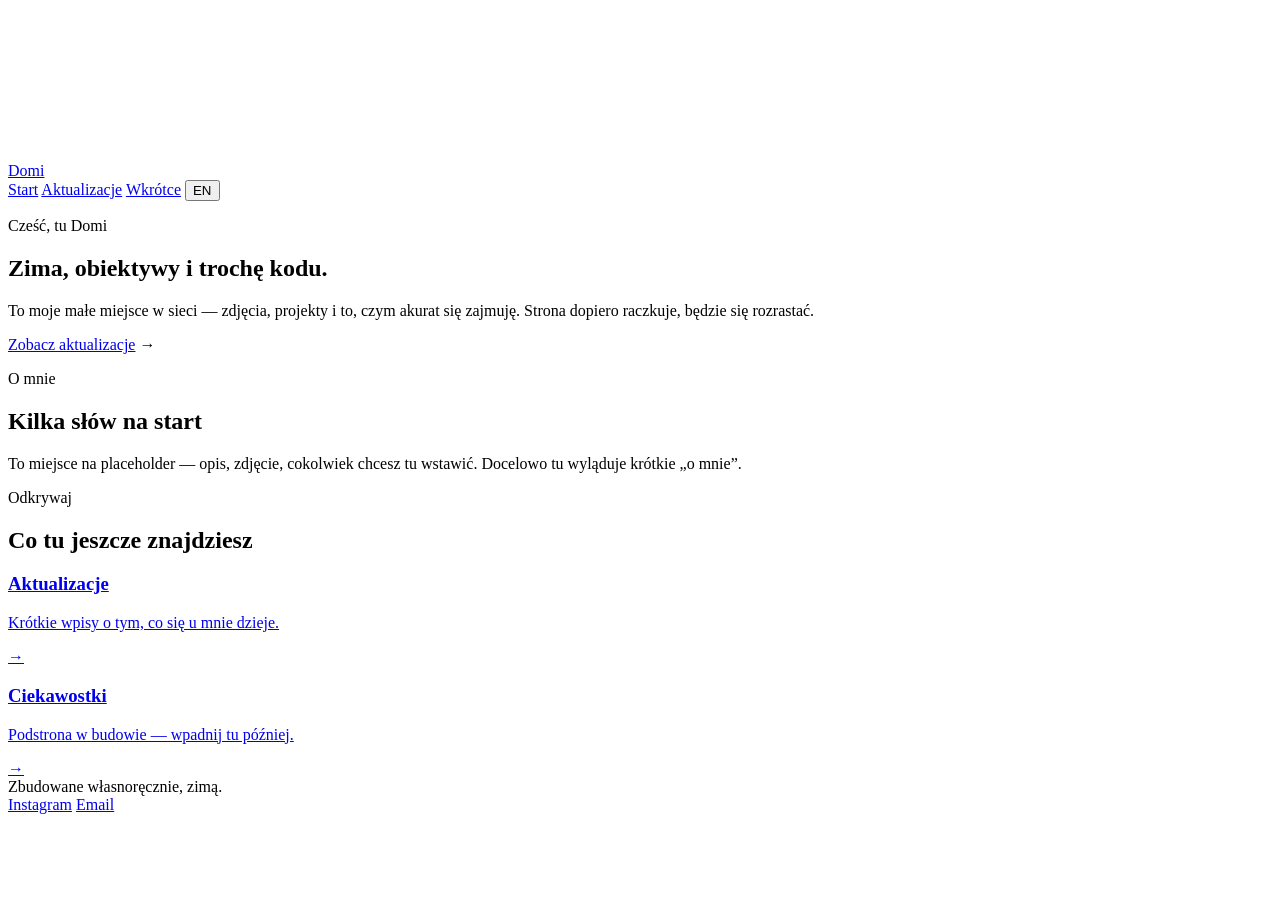
==== index.html @ 9f28280c "main files" ====
<!DOCTYPE html>
<html lang="pl">
<head>
  <meta charset="UTF-8" />
  <meta name="viewport" content="width=device-width, initial-scale=1.0" />
  <title>Domi</title>
  <meta name="description" content="Domi — zdjęcia, projekty i aktualizacje." />
  <link rel="icon" href="data:image/svg+xml,<svg xmlns=%22http://www.w3.org/2000/svg%22 viewBox=%220 0 24 24%22><text y=%2220%22 font-size=%2220%22>❄️</text></svg>" />
  <link rel="preconnect" href="https://fonts.googleapis.com" />
  <link rel="preconnect" href="https://fonts.gstatic.com" crossorigin />
  <link href="https://fonts.googleapis.com/css2?family=Fraunces:opsz,wght@9..144,500;9..144,600&family=Public+Sans:wght@400;500;600&family=JetBrains+Mono:wght@400;500&display=swap" rel="stylesheet" />
  <link rel="stylesheet" href="css/style.css" />
</head>
<body>
  <canvas id="snow-canvas" aria-hidden="true"></canvas>

  <nav class="site-nav">
    <a class="brand" href="index.html">Domi</a>
    <div class="nav-links">
      <a href="index.html" class="active" data-i18n="navHome">Start</a>
      <a href="aktualizacje.html" data-i18n="navUpdates">Aktualizacje</a>
      <a href="wkrotce.html" data-i18n="navSoon">Wkrótce</a>
      <button class="lang-toggle" aria-label="Zmień język / Change language">EN</button>
    </div>
  </nav>

  <main>
    <section class="hero wrap">
      <p class="eyebrow" data-i18n="heroEyebrow">Cześć, tu Domi</p>
      <h1 data-i18n="heroTitle">Zima, obiektywy i trochę kodu.</h1>
      <p class="lede" data-i18n="heroLede">
        To moje małe miejsce w sieci — zdjęcia, projekty i to, czym akurat się zajmuję.
        Strona dopiero raczkuje, będzie się rozrastać.
      </p>
      <p><a href="aktualizacje.html" data-i18n="heroCta">Zobacz aktualizacje</a> →</p>
    </section>

    <section class="section wrap">
      <p class="eyebrow" data-i18n="aboutEyebrow">O mnie</p>
      <h2 data-i18n="aboutTitle">Kilka słów na start</h2>
      <div class="panel">
        <p data-i18n="aboutBody">
          To miejsce na placeholder — opis, zdjęcie, cokolwiek chcesz tu wstawić.
          Docelowo tu wyląduje krótkie „o mnie”.
        </p>
      </div>
    </section>

    <section class="section wrap">
      <p class="eyebrow" data-i18n="exploreEyebrow">Odkrywaj</p>
      <h2 data-i18n="exploreTitle">Co tu jeszcze znajdziesz</h2>
      <div class="grid-links">
        <a class="card-link" href="aktualizacje.html">
          <h3 data-i18n="card1Title">Aktualizacje</h3>
          <p data-i18n="card1Body">Krótkie wpisy o tym, co się u mnie dzieje.</p>
          <span class="arrow">→</span>
        </a>
        <a class="card-link" href="wkrotce.html">
          <h3 data-i18n="card2Title">Ciekawostki</h3>
          <p data-i18n="card2Body">Podstrona w budowie — wpadnij tu później.</p>
          <span class="arrow">→</span>
        </a>
      </div>
    </section>
  </main>

  <footer>
    <div class="footer-row">
      <span data-i18n="footerNote">Zbudowane własnoręcznie, zimą.</span>
      <div class="social-links">
        <a href="#" aria-label="Instagram">Instagram</a>
        <a href="#" aria-label="Email">Email</a>
      </div>
    </div>
  </footer>

  <script src="js/i18n.js"></script>
  <script src="js/snow.js"></script>
</body>
</html>
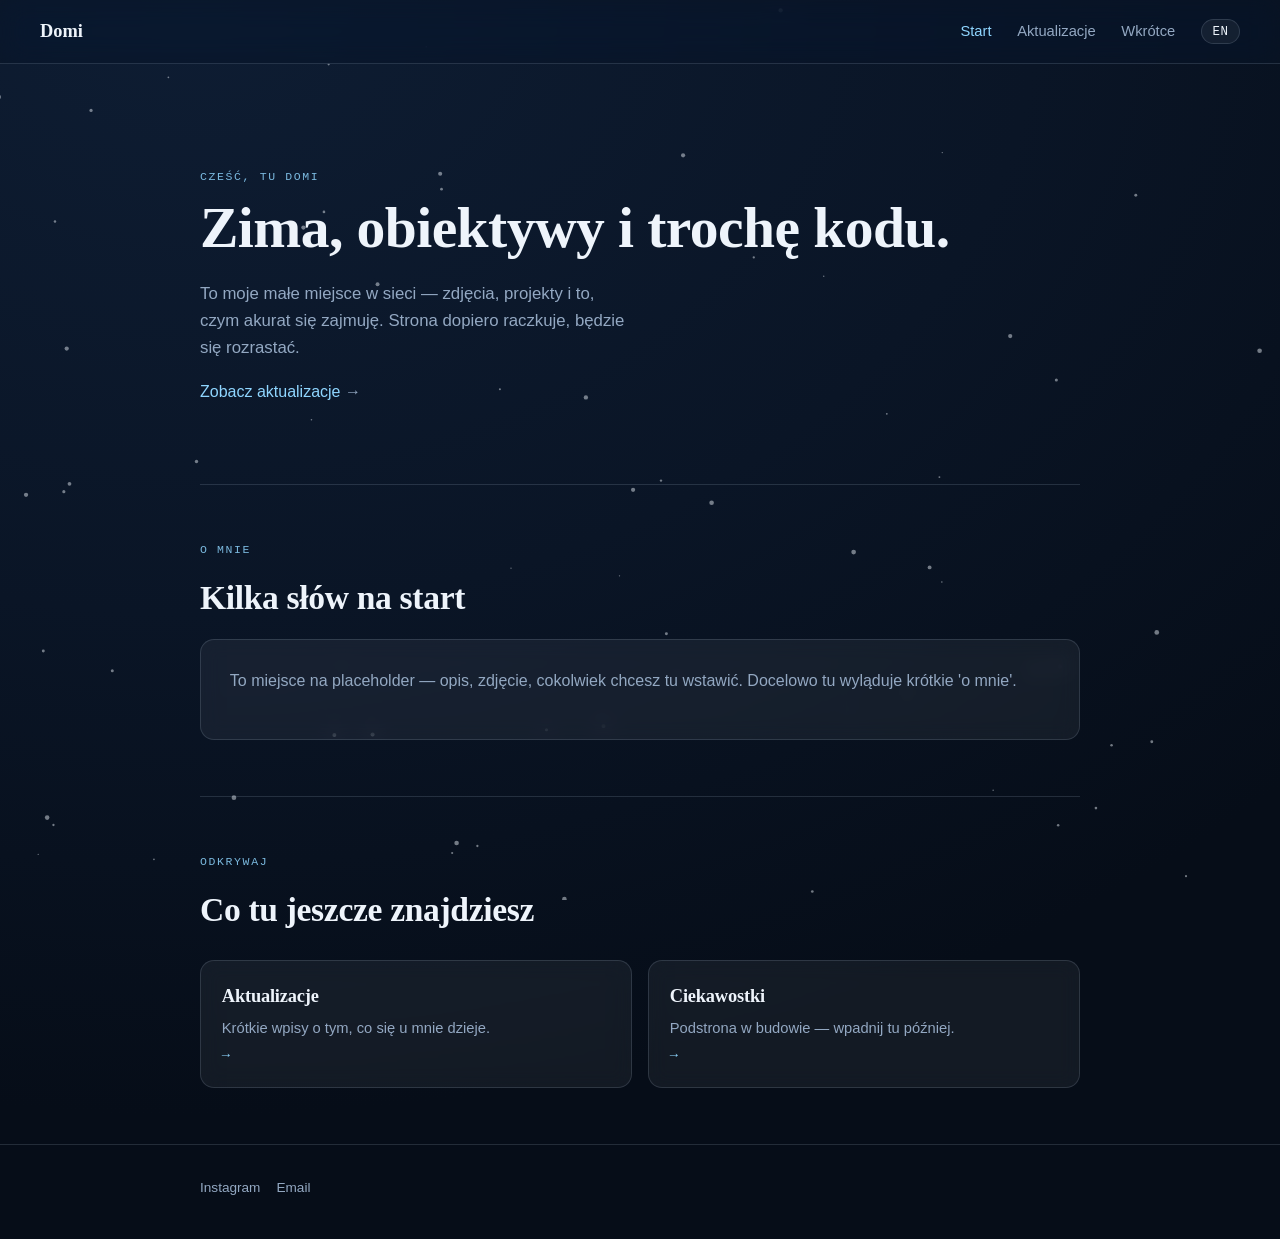
==== commit a9e5c17d: "Add files via upload" ====
--- a/index.html
+++ b/index.html
@@ -27,37 +27,36 @@
   <main>
     <section class="hero wrap">
       <p class="eyebrow" data-i18n="heroEyebrow">Cześć, tu Domi</p>
-      <h1 data-i18n="heroTitle">Zima, obiektywy i trochę kodu.</h1>
+      <h1 data-i18n="heroTitle">Zima, zdjęcia i trochę kodu.</h1>
       <p class="lede" data-i18n="heroLede">
-        To moje małe miejsce w sieci — zdjęcia, projekty i to, czym akurat się zajmuję.
-        Strona dopiero raczkuje, będzie się rozrastać.
+        Moja strona — zdjęcia, projekty i to, czym się teraz zajmuję.
+        Dopiero ją zaczynam, będzie się rozrastać.
       </p>
       <p><a href="aktualizacje.html" data-i18n="heroCta">Zobacz aktualizacje</a> →</p>
     </section>
 
     <section class="section wrap">
       <p class="eyebrow" data-i18n="aboutEyebrow">O mnie</p>
-      <h2 data-i18n="aboutTitle">Kilka słów na start</h2>
+      <h2 data-i18n="aboutTitle">O mnie</h2>
       <div class="panel">
         <p data-i18n="aboutBody">
-          To miejsce na placeholder — opis, zdjęcie, cokolwiek chcesz tu wstawić.
-          Docelowo tu wyląduje krótkie „o mnie”.
+          Tu będzie krótki opis mnie — na razie placeholder, uzupełnię później.
         </p>
       </div>
     </section>
 
     <section class="section wrap">
       <p class="eyebrow" data-i18n="exploreEyebrow">Odkrywaj</p>
-      <h2 data-i18n="exploreTitle">Co tu jeszcze znajdziesz</h2>
+      <h2 data-i18n="exploreTitle">Co tu jeszcze jest</h2>
       <div class="grid-links">
         <a class="card-link" href="aktualizacje.html">
           <h3 data-i18n="card1Title">Aktualizacje</h3>
-          <p data-i18n="card1Body">Krótkie wpisy o tym, co się u mnie dzieje.</p>
+          <p data-i18n="card1Body">Krótkie wpisy o tym, co u mnie słychać.</p>
           <span class="arrow">→</span>
         </a>
         <a class="card-link" href="wkrotce.html">
           <h3 data-i18n="card2Title">Ciekawostki</h3>
-          <p data-i18n="card2Body">Podstrona w budowie — wpadnij tu później.</p>
+          <p data-i18n="card2Body">Jeszcze w budowie — wpadnij później.</p>
           <span class="arrow">→</span>
         </a>
       </div>
@@ -66,7 +65,6 @@
 
   <footer>
     <div class="footer-row">
-      <span data-i18n="footerNote">Zbudowane własnoręcznie, zimą.</span>
       <div class="social-links">
         <a href="#" aria-label="Instagram">Instagram</a>
         <a href="#" aria-label="Email">Email</a>
--- a/css/style.css
+++ b/css/style.css
@@ -0,0 +1,329 @@
+/* =========================================================
+   Design tokens
+   Winter theme: deep night-blue, icy frost, one warm ember
+   accent for contrast. Frosted-glass panels are the signature.
+   ========================================================= */
+:root {
+  --bg-deep: #0a1526;
+  --bg-deep-2: #0e1d33;
+  --panel: rgba(255, 255, 255, 0.055);
+  --panel-strong: rgba(255, 255, 255, 0.09);
+  --border-frost: rgba(210, 230, 255, 0.14);
+  --text-primary: #eef4fb;
+  --text-muted: #93a8c2;
+  --text-faint: #5f7391;
+  --accent-ice: #8fd6ff;
+  --accent-ice-soft: rgba(143, 214, 255, 0.16);
+  --accent-ember: #f2b56b;
+
+  --font-display: "Fraunces", "Iowan Old Style", serif;
+  --font-body: "Public Sans", "Segoe UI", sans-serif;
+  --font-mono: "JetBrains Mono", ui-monospace, monospace;
+
+  --radius: 14px;
+  --radius-sm: 8px;
+  --max-w: 880px;
+  --nav-h: 64px;
+}
+
+* { box-sizing: border-box; }
+
+html { scroll-behavior: smooth; }
+
+body {
+  margin: 0;
+  min-height: 100vh;
+  background: radial-gradient(120% 90% at 15% 0%, var(--bg-deep-2) 0%, var(--bg-deep) 55%, #060d18 100%);
+  color: var(--text-primary);
+  font-family: var(--font-body);
+  font-size: 16px;
+  line-height: 1.6;
+  -webkit-font-smoothing: antialiased;
+  position: relative;
+}
+
+h1, h2, h3 {
+  font-family: var(--font-display);
+  font-weight: 600;
+  letter-spacing: -0.01em;
+  margin: 0 0 0.4em;
+}
+
+h1 { font-size: clamp(2.1rem, 5vw + 1rem, 3.6rem); line-height: 1.05; }
+h2 { font-size: clamp(1.5rem, 2.5vw + 1rem, 2.1rem); }
+h3 { font-size: 1.15rem; }
+
+p { color: var(--text-muted); margin: 0 0 1em; }
+
+a { color: var(--accent-ice); text-decoration: none; }
+a:hover { text-decoration: underline; }
+a:focus-visible,
+button:focus-visible {
+  outline: 2px solid var(--accent-ice);
+  outline-offset: 3px;
+  border-radius: 4px;
+}
+
+.eyebrow {
+  font-family: var(--font-mono);
+  font-size: 0.72rem;
+  letter-spacing: 0.14em;
+  text-transform: uppercase;
+  color: var(--accent-ice);
+  opacity: 0.85;
+}
+
+/* =========================================================
+   Snowfall canvas — signature ambient layer
+   ========================================================= */
+#snow-canvas {
+  position: fixed;
+  inset: 0;
+  width: 100%;
+  height: 100%;
+  pointer-events: none;
+  z-index: 0;
+  opacity: 0.55;
+}
+
+/* =========================================================
+   Navigation — frosted glass bar
+   ========================================================= */
+.site-nav {
+  position: sticky;
+  top: 0;
+  z-index: 10;
+  height: var(--nav-h);
+  display: flex;
+  align-items: center;
+  justify-content: space-between;
+  padding: 0 clamp(1rem, 4vw, 2.5rem);
+  background: rgba(10, 21, 38, 0.55);
+  backdrop-filter: blur(14px) saturate(140%);
+  -webkit-backdrop-filter: blur(14px) saturate(140%);
+  border-bottom: 1px solid var(--border-frost);
+}
+
+.brand {
+  font-family: var(--font-display);
+  font-size: 1.15rem;
+  font-weight: 600;
+  color: var(--text-primary);
+  text-decoration: none;
+}
+.brand:hover { text-decoration: none; opacity: 0.85; }
+
+.nav-links {
+  display: flex;
+  align-items: center;
+  gap: clamp(0.9rem, 2vw, 1.6rem);
+}
+
+.nav-links a {
+  color: var(--text-muted);
+  font-size: 0.92rem;
+}
+.nav-links a:hover { color: var(--text-primary); }
+.nav-links a.active { color: var(--accent-ice); }
+
+.lang-toggle {
+  font-family: var(--font-mono);
+  font-size: 0.78rem;
+  letter-spacing: 0.04em;
+  background: var(--panel);
+  border: 1px solid var(--border-frost);
+  color: var(--text-primary);
+  border-radius: 999px;
+  padding: 0.35em 0.85em;
+  cursor: pointer;
+  transition: background 0.15s ease, border-color 0.15s ease;
+}
+.lang-toggle:hover { background: var(--panel-strong); border-color: var(--accent-ice); }
+
+/* =========================================================
+   Layout shells
+   ========================================================= */
+main {
+  position: relative;
+  z-index: 1;
+}
+
+.wrap {
+  max-width: var(--max-w);
+  margin: 0 auto;
+  padding: 0 clamp(1.1rem, 4vw, 2.5rem);
+}
+
+.hero {
+  padding: clamp(3.5rem, 10vw, 6.5rem) 0 clamp(2.5rem, 6vw, 4rem);
+}
+
+.hero p.lede {
+  font-size: 1.05rem;
+  max-width: 46ch;
+}
+
+/* =========================================================
+   Glass panel — the recurring "frosted windowpane" component
+   ========================================================= */
+.panel {
+  background: var(--panel);
+  border: 1px solid var(--border-frost);
+  border-radius: var(--radius);
+  backdrop-filter: blur(10px);
+  -webkit-backdrop-filter: blur(10px);
+  padding: clamp(1.2rem, 3vw, 1.8rem);
+}
+
+.panel + .panel { margin-top: 1rem; }
+
+.section {
+  padding: clamp(2rem, 5vw, 3.5rem) 0;
+  border-top: 1px solid var(--border-frost);
+}
+
+.grid-links {
+  display: grid;
+  grid-template-columns: repeat(auto-fit, minmax(210px, 1fr));
+  gap: 1rem;
+  margin-top: 1.5rem;
+}
+
+.card-link {
+  display: block;
+  padding: 1.3rem;
+  border-radius: var(--radius);
+  border: 1px solid var(--border-frost);
+  background: var(--panel);
+  backdrop-filter: blur(10px);
+  -webkit-backdrop-filter: blur(10px);
+  transition: transform 0.18s ease, border-color 0.18s ease, background 0.18s ease;
+  text-decoration: none;
+}
+
+.card-link:hover {
+  transform: translateY(-3px);
+  border-color: var(--accent-ice);
+  background: var(--panel-strong);
+  text-decoration: none;
+}
+
+.card-link h3 { color: var(--text-primary); margin-bottom: 0.3em; }
+.card-link p { margin: 0; font-size: 0.92rem; }
+.card-link .arrow { color: var(--accent-ice); font-family: var(--font-mono); font-size: 0.85rem; }
+
+/* =========================================================
+   Updates / timeline (aktualizacje)
+   ========================================================= */
+.timeline {
+  margin-top: 2rem;
+  display: flex;
+  flex-direction: column;
+  gap: 1.1rem;
+}
+
+.update-entry {
+  position: relative;
+  padding-left: 1.5rem;
+  border-left: 1px solid var(--border-frost);
+}
+
+.update-entry::before {
+  content: "";
+  position: absolute;
+  left: -5px;
+  top: 0.5em;
+  width: 9px;
+  height: 9px;
+  border-radius: 50%;
+  background: var(--accent-ice);
+  box-shadow: 0 0 0 4px var(--accent-ice-soft);
+}
+
+.update-date {
+  font-family: var(--font-mono);
+  font-size: 0.78rem;
+  color: var(--accent-ember);
+  letter-spacing: 0.03em;
+}
+
+.update-entry h3 { margin: 0.25em 0 0.35em; }
+.update-entry p { margin: 0; }
+
+.empty-state {
+  margin-top: 2rem;
+  padding: 2rem;
+  text-align: center;
+  color: var(--text-faint);
+  font-family: var(--font-mono);
+  font-size: 0.85rem;
+}
+
+/* =========================================================
+   Placeholder / "coming soon" page
+   ========================================================= */
+.placeholder-hero {
+  min-height: calc(100vh - var(--nav-h));
+  display: flex;
+  align-items: center;
+  justify-content: center;
+  text-align: center;
+  padding: 3rem 1.2rem;
+}
+
+.placeholder-hero .panel {
+  max-width: 480px;
+}
+
+.frost-mark {
+  width: 46px;
+  height: 46px;
+  margin: 0 auto 1.2rem;
+  opacity: 0.9;
+}
+
+/* =========================================================
+   Footer
+   ========================================================= */
+footer {
+  position: relative;
+  z-index: 1;
+  border-top: 1px solid var(--border-frost);
+  padding: 2rem clamp(1.1rem, 4vw, 2.5rem) 2.5rem;
+  color: var(--text-faint);
+  font-size: 0.85rem;
+}
+
+.footer-row {
+  max-width: var(--max-w);
+  margin: 0 auto;
+  display: flex;
+  flex-wrap: wrap;
+  gap: 0.9rem 1.4rem;
+  align-items: center;
+  justify-content: space-between;
+}
+
+.social-links {
+  display: flex;
+  gap: 1rem;
+}
+.social-links a { color: var(--text-muted); font-size: 0.85rem; }
+.social-links a:hover { color: var(--accent-ice); }
+
+/* =========================================================
+   Reduced motion
+   ========================================================= */
+@media (prefers-reduced-motion: reduce) {
+  html { scroll-behavior: auto; }
+  #snow-canvas { display: none; }
+  .card-link { transition: none; }
+}
+
+/* =========================================================
+   Small screens
+   ========================================================= */
+@media (max-width: 560px) {
+  .site-nav { flex-wrap: wrap; height: auto; padding: 0.7rem clamp(1rem, 4vw, 2.5rem); gap: 0.6rem; }
+  .nav-links { gap: 0.8rem; flex-wrap: wrap; }
+}
